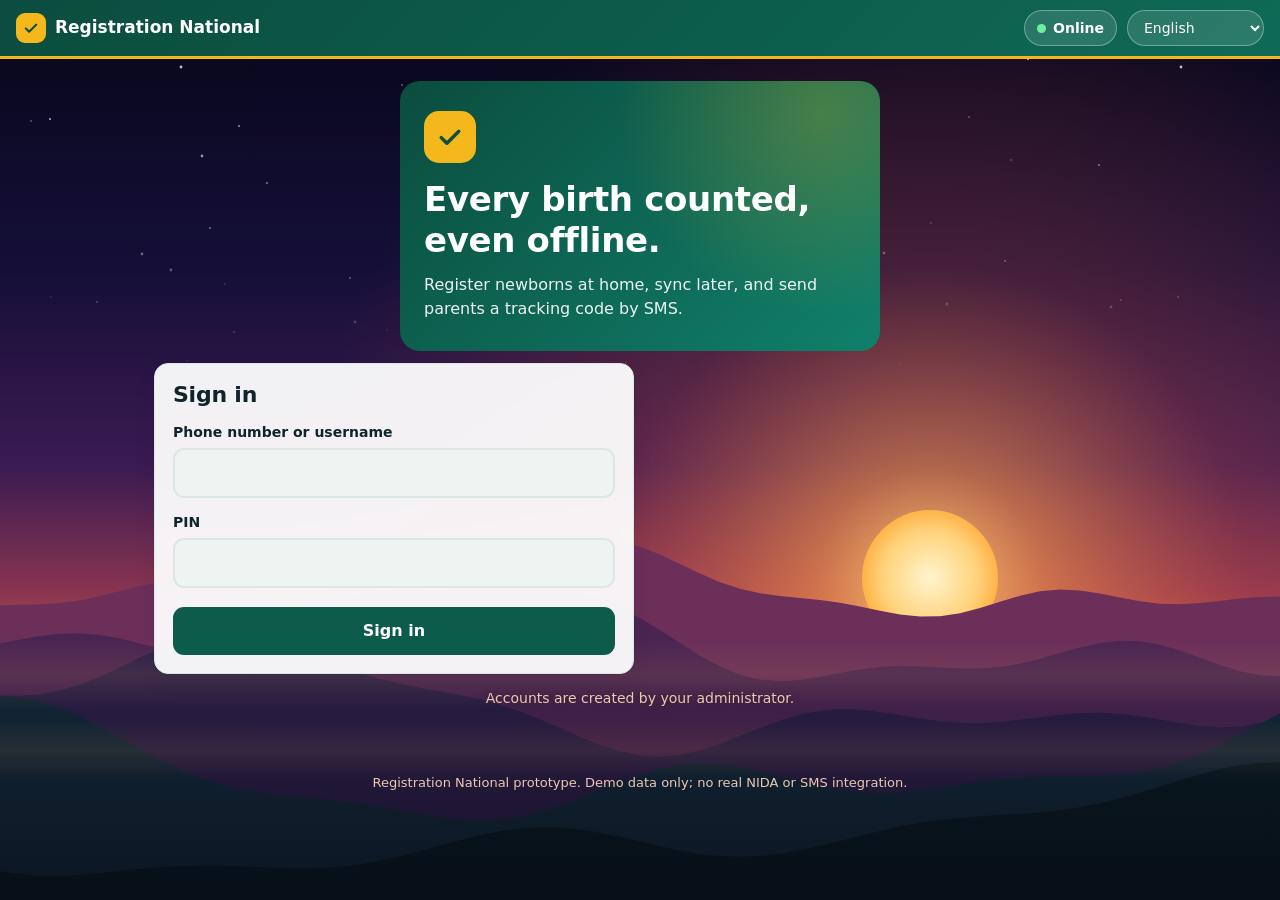
==== index.html @ c641ab11 "Correct cells against the NISR list, Rewrite README with complete setup, approval and reset steps" ====
<!DOCTYPE html>
<html lang="en">
<head>
<meta charset="utf-8">
<meta name="viewport" content="width=device-width,initial-scale=1">
<title>Registration National</title>
<link rel="icon" href="data:image/svg+xml,<svg xmlns='http://www.w3.org/2000/svg' viewBox='0 0 100 100'><text y='.9em' font-size='90'>🍼</text></svg>">
<link rel="stylesheet" href="css/styles.css">
</head>
<body>
<div id="scene" aria-hidden="true">
<svg viewBox="0 0 1440 900" preserveAspectRatio="xMidYMax slice" xmlns="http://www.w3.org/2000/svg" focusable="false">
  <defs>
    <linearGradient id="sky" x1="0" y1="0" x2="0" y2="1">
      <stop offset="0" stop-color="#070618"/><stop offset=".30" stop-color="#150f38"/>
      <stop offset=".52" stop-color="#3b1b52"/><stop offset=".66" stop-color="#8a3550"/>
      <stop offset=".76" stop-color="#d8643a"/><stop offset=".84" stop-color="#f3a444"/>
    </linearGradient>
    <radialGradient id="glow" cx="1010" cy="585" r="640" gradientUnits="userSpaceOnUse">
      <stop offset="0" stop-color="#ffd27a" stop-opacity=".95"/><stop offset=".18" stop-color="#ff9a4a" stop-opacity=".6"/>
      <stop offset=".5" stop-color="#d4503f" stop-opacity=".25"/><stop offset="1" stop-color="#d4503f" stop-opacity="0"/>
    </radialGradient>
    <radialGradient id="sun" cx=".5" cy=".5" r=".5">
      <stop offset="0" stop-color="#fff4cf"/><stop offset=".7" stop-color="#ffd27a"/><stop offset="1" stop-color="#ffb347"/>
    </radialGradient>
    <linearGradient id="mist" x1="0" y1="0" x2="0" y2="1">
      <stop offset="0" stop-color="#ffb27a" stop-opacity="0"/><stop offset=".5" stop-color="#ffb27a" stop-opacity=".12"/><stop offset="1" stop-color="#ffb27a" stop-opacity="0"/>
    </linearGradient>
    <linearGradient id="shade" x1="0" y1="0" x2="0" y2="1">
      <stop offset="0" stop-color="#05040f" stop-opacity="0"/><stop offset="1" stop-color="#05040f" stop-opacity=".55"/>
    </linearGradient>
  </defs>
  <rect width="1440" height="900" fill="url(#sky)"/>
  <g><circle cx="673" cy="85" r="1.4" fill="#fff" opacity="0.72" class="tw" style="animation-delay:-4.1s"/><circle cx="108" cy="45" r="0.7" fill="#fff" opacity="0.8"/><circle cx="758" cy="306" r="0.7" fill="#fff" opacity="0.23"/><circle cx="1049" cy="117" r="0.7" fill="#fff" opacity="0.65" class="tw" style="animation-delay:-0.5s"/><circle cx="898" cy="222" r="0.7" fill="#fff" opacity="0.42"/><circle cx="502" cy="54" r="1.4" fill="#fff" opacity="0.78"/><circle cx="131" cy="297" r="0.7" fill="#fff" opacity="0.25" class="tw" style="animation-delay:-6.0s"/><circle cx="467" cy="330" r="0.7" fill="#fff" opacity="0.18"/><circle cx="1191" cy="307" r="1.4" fill="#fff" opacity="0.23"/><circle cx="111" cy="121" r="0.7" fill="#fff" opacity="0.64" class="tw" style="animation-delay:-3.5s"/><circle cx="282" cy="156" r="1.4" fill="#fff" opacity="0.56"/><circle cx="305" cy="284" r="0.7" fill="#fff" opacity="0.28"/><circle cx="1179" cy="165" r="0.9" fill="#fff" opacity="0.54" class="tw" style="animation-delay:-0.6s"/><circle cx="1201" cy="300" r="0.9" fill="#fff" opacity="0.25"/><circle cx="772" cy="57" r="0.7" fill="#fff" opacity="0.78"/><circle cx="1165" cy="38" r="0.9" fill="#fff" opacity="0.82" class="tw" style="animation-delay:-3.1s"/><circle cx="1403" cy="280" r="1.4" fill="#fff" opacity="0.29"/><circle cx="653" cy="246" r="1.4" fill="#fff" opacity="0.37"/><circle cx="750" cy="161" r="0.9" fill="#fff" opacity="0.55" class="tw" style="animation-delay:-5.0s"/><circle cx="378" cy="365" r="0.9" fill="#fff" opacity="0.15"/><circle cx="177" cy="302" r="1.1" fill="#fff" opacity="0.24"/><circle cx="1085" cy="261" r="1.1" fill="#fff" opacity="0.33" class="tw" style="animation-delay:-4.6s"/><circle cx="929" cy="155" r="0.7" fill="#fff" opacity="0.56"/><circle cx="251" cy="270" r="1.4" fill="#fff" opacity="0.31"/><circle cx="347" cy="183" r="0.9" fill="#fff" opacity="0.5" class="tw" style="animation-delay:-5.9s"/><circle cx="1011" cy="223" r="0.7" fill="#fff" opacity="0.42"/><circle cx="1378" cy="47" r="1.1" fill="#fff" opacity="0.8"/><circle cx="706" cy="363" r="1.1" fill="#fff" opacity="0.15" class="tw" style="animation-delay:-3.8s"/><circle cx="1027" cy="304" r="1.4" fill="#fff" opacity="0.24"/><circle cx="150" cy="55" r="1.1" fill="#fff" opacity="0.78"/><circle cx="980" cy="364" r="0.7" fill="#fff" opacity="0.15" class="tw" style="animation-delay:-0.3s"/><circle cx="644" cy="339" r="1.4" fill="#fff" opacity="0.16"/><circle cx="592" cy="374" r="1.4" fill="#fff" opacity="0.15"/><circle cx="1379" cy="185" r="0.7" fill="#fff" opacity="0.5" class="tw" style="animation-delay:-6.0s"/><circle cx="955" cy="189" r="0.9" fill="#fff" opacity="0.49"/><circle cx="1261" cy="67" r="1.4" fill="#fff" opacity="0.75"/><circle cx="130" cy="119" r="1.1" fill="#fff" opacity="0.64" class="tw" style="animation-delay:-0.8s"/><circle cx="517" cy="211" r="1.4" fill="#fff" opacity="0.44"/><circle cx="1026" cy="49" r="0.9" fill="#fff" opacity="0.79"/><circle cx="929" cy="213" r="1.1" fill="#fff" opacity="0.44" class="tw" style="animation-delay:-5.6s"/><circle cx="290" cy="228" r="1.1" fill="#fff" opacity="0.4"/><circle cx="860" cy="191" r="1.4" fill="#fff" opacity="0.48"/><circle cx="482" cy="85" r="0.7" fill="#fff" opacity="0.72" class="tw" style="animation-delay:-1.1s"/><circle cx="319" cy="126" r="0.9" fill="#fff" opacity="0.63"/><circle cx="34" cy="256" r="0.9" fill="#fff" opacity="0.34"/><circle cx="548" cy="152" r="0.7" fill="#fff" opacity="0.57" class="tw" style="animation-delay:-0.9s"/><circle cx="868" cy="281" r="1.1" fill="#fff" opacity="0.29"/><circle cx="1258" cy="297" r="1.1" fill="#fff" opacity="0.25"/><circle cx="267" cy="361" r="0.7" fill="#fff" opacity="0.15" class="tw" style="animation-delay:-2.9s"/><circle cx="1403" cy="294" r="1.4" fill="#fff" opacity="0.26"/><circle cx="825" cy="212" r="1.4" fill="#fff" opacity="0.44"/><circle cx="222" cy="254" r="1.4" fill="#fff" opacity="0.35" class="tw" style="animation-delay:-0.3s"/><circle cx="400" cy="42" r="0.9" fill="#fff" opacity="0.81"/><circle cx="912" cy="91" r="0.7" fill="#fff" opacity="0.7"/><circle cx="706" cy="315" r="0.7" fill="#fff" opacity="0.22" class="tw" style="animation-delay:-0.6s"/><circle cx="10" cy="298" r="0.9" fill="#fff" opacity="0.25"/><circle cx="1108" cy="59" r="1.1" fill="#fff" opacity="0.77"/><circle cx="1266" cy="21" r="0.7" fill="#fff" opacity="0.85" class="tw" style="animation-delay:-5.5s"/><circle cx="435" cy="322" r="1.4" fill="#fff" opacity="0.2"/><circle cx="314" cy="332" r="1.1" fill="#fff" opacity="0.18"/><circle cx="721" cy="316" r="1.1" fill="#fff" opacity="0.21" class="tw" style="animation-delay:-3.0s"/><circle cx="261" cy="67" r="1.4" fill="#fff" opacity="0.75"/><circle cx="964" cy="253" r="1.4" fill="#fff" opacity="0.35"/><circle cx="648" cy="51" r="0.9" fill="#fff" opacity="0.79" class="tw" style="animation-delay:-0.6s"/><circle cx="711" cy="143" r="1.4" fill="#fff" opacity="0.59"/><circle cx="1427" cy="90" r="0.7" fill="#fff" opacity="0.7"/><circle cx="430" cy="278" r="1.1" fill="#fff" opacity="0.3" class="tw" style="animation-delay:-0.9s"/><circle cx="1423" cy="286" r="0.7" fill="#fff" opacity="0.28"/><circle cx="1091" cy="160" r="0.7" fill="#fff" opacity="0.55"/><circle cx="544" cy="273" r="1.1" fill="#fff" opacity="0.31" class="tw" style="animation-delay:-5.8s"/></g>
  <rect width="1440" height="900" fill="url(#glow)" class="pulse"/>
  <g class="sun"><circle cx="1010" cy="578" r="68" fill="url(#sun)"/></g>
  <path d="M-40,625.7 L-20,623.8 L0,619.8 L20,614.9 L40,610.4 L60,607.2 L80,605.5 L100,604.8 L120,604.3 L140,603.0 L160,600.3 L180,596.1 L200,590.9 L220,585.9 L240,582.1 L260,580.5 L280,581.6 L300,584.9 L320,589.4 L340,593.8 L360,596.7 L380,597.0 L400,594.6 L420,589.8 L440,583.7 L460,577.4 L480,572.2 L500,568.4 L520,566.1 L540,564.7 L560,563.1 L580,560.6 L600,556.8 L620,551.8 L640,546.7 L660,542.5 L680,540.6 L700,542.0 L720,546.8 L740,554.4 L760,563.9 L780,573.6 L800,582.2 L820,588.8 L840,593.2 L860,596.0 L880,597.9 L900,599.9 L920,602.7 L940,606.5 L960,610.8 L980,614.5 L1000,616.6 L1020,616.2 L1040,613.2 L1060,608.0 L1080,601.7 L1100,595.7 L1120,591.3 L1140,589.5 L1160,590.4 L1180,593.4 L1200,597.5 L1220,601.3 L1240,603.7 L1260,604.3 L1280,603.1 L1300,600.9 L1320,598.5 L1340,596.9 L1360,596.5 L1380,597.2 L1400,598.1 L1420,598.2 L1440,596.4 L1460,591.8 L1480,584.6 L1500,920 L-40,920 Z" fill="#6b2f5a"/>
  <path d="M-40,645.7 L-20,646.4 L0,647.6 L20,648.4 L40,648.0 L60,646.2 L80,643.2 L100,639.6 L120,636.1 L140,633.8 L160,633.4 L180,635.0 L200,638.6 L220,643.5 L240,648.5 L260,652.5 L280,654.3 L300,653.2 L320,648.8 L340,641.5 L360,632.0 L380,621.5 L400,611.4 L420,602.7 L440,596.4 L460,592.6 L480,591.3 L500,591.8 L520,593.2 L540,594.7 L560,595.5 L580,595.6 L600,594.9 L620,594.2 L640,594.3 L660,596.1 L680,600.5 L700,607.8 L720,617.9 L740,630.0 L760,643.0 L780,655.7 L800,666.6 L820,674.8 L840,679.6 L860,681.2 L880,679.9 L900,676.8 L920,672.9 L940,669.4 L960,667.0 L980,666.1 L1000,666.4 L1020,667.5 L1040,668.5 L1060,668.6 L1080,667.1 L1100,663.7 L1120,658.8 L1140,653.1 L1160,647.4 L1180,643.0 L1200,640.8 L1220,641.3 L1240,644.7 L1260,650.5 L1280,657.7 L1300,665.1 L1320,671.3 L1340,675.2 L1360,676.2 L1380,674.1 L1400,669.4 L1420,662.8 L1440,655.3 L1460,648.1 L1480,641.9 L1500,920 L-40,920 Z" fill="#4a2552"/>
  <path d="M-40,693.7 L-20,691.6 L0,690.7 L20,691.1 L40,692.4 L60,694.1 L80,695.5 L100,695.7 L120,694.2 L140,690.5 L160,684.6 L180,676.7 L200,667.4 L220,657.6 L240,648.3 L260,640.5 L280,635.0 L300,632.4 L320,632.9 L340,636.2 L360,642.0 L380,649.3 L400,657.4 L420,665.4 L440,672.7 L460,678.8 L480,683.8 L500,687.8 L520,691.4 L540,695.0 L560,699.3 L580,704.7 L600,711.4 L620,719.4 L640,728.1 L660,736.8 L680,744.9 L700,751.3 L720,755.4 L740,756.7 L760,755.0 L780,750.5 L800,744.0 L820,736.1 L840,728.0 L860,720.5 L880,714.6 L900,710.8 L920,709.2 L940,709.8 L960,712.0 L980,715.1 L1000,718.4 L1020,721.2 L1040,722.8 L1060,723.1 L1080,722.0 L1100,719.8 L1120,717.2 L1140,714.8 L1160,713.1 L1180,712.7 L1200,713.8 L1220,716.2 L1240,719.5 L1260,723.0 L1280,725.9 L1300,727.3 L1320,726.5 L1340,722.9 L1360,716.6 L1380,707.7 L1400,696.9 L1420,685.1 L1440,673.2 L1460,662.3 L1480,653.2 L1500,920 L-40,920 Z" fill="#2c2048"/>
  <path d="M-40,725.0 L-20,719.1 L0,712.8 L20,706.7 L40,701.6 L60,698.0 L80,696.6 L100,697.8 L120,701.6 L140,707.9 L160,716.5 L180,726.7 L200,737.8 L220,749.1 L240,759.9 L260,769.6 L280,777.7 L300,784.2 L320,789.1 L340,792.5 L360,795.0 L380,796.9 L400,798.8 L420,801.0 L440,803.7 L460,806.9 L480,810.5 L500,814.2 L520,817.4 L540,819.7 L560,820.6 L580,819.6 L600,816.7 L620,811.9 L640,805.4 L660,797.7 L680,789.5 L700,781.4 L720,774.3 L740,768.7 L760,765.0 L780,763.6 L800,764.4 L820,767.1 L840,771.3 L860,776.3 L880,781.5 L900,786.2 L920,789.9 L940,792.2 L960,792.9 L980,792.2 L1000,790.2 L1020,787.5 L1040,784.4 L1060,781.5 L1080,779.1 L1100,777.4 L1120,776.5 L1140,776.1 L1160,776.0 L1180,775.6 L1200,774.5 L1220,772.1 L1240,768.1 L1260,762.2 L1280,754.5 L1300,745.2 L1320,734.8 L1340,724.1 L1360,713.6 L1380,704.3 L1400,696.7 L1420,691.4 L1440,688.7 L1460,688.7 L1480,691.1 L1500,920 L-40,920 Z" fill="#142a3a"/>
  <path d="M-40,823.8 L-20,833.4 L0,842.9 L20,851.8 L40,859.8 L60,866.3 L80,871.2 L100,874.3 L120,875.9 L140,875.9 L160,874.9 L180,873.1 L200,870.9 L220,868.8 L240,867.1 L260,865.9 L280,865.5 L300,865.6 L320,866.3 L340,867.1 L360,867.9 L380,868.3 L400,868.0 L420,866.7 L440,864.3 L460,860.8 L480,856.3 L500,851.1 L520,845.6 L540,840.2 L560,835.2 L580,831.2 L600,828.5 L620,827.3 L640,827.6 L660,829.5 L680,832.7 L700,836.8 L720,841.5 L740,846.2 L760,850.5 L780,853.9 L800,856.1 L820,856.8 L840,856.0 L860,853.7 L880,850.3 L900,845.8 L920,840.9 L940,835.8 L960,830.9 L980,826.5 L1000,822.8 L1020,820.0 L1040,817.9 L1060,816.3 L1080,815.1 L1100,813.9 L1120,812.4 L1140,810.3 L1160,807.3 L1180,803.3 L1200,798.4 L1220,792.7 L1240,786.5 L1260,780.2 L1280,774.2 L1300,769.0 L1320,765.1 L1340,762.8 L1360,762.3 L1380,763.7 L1400,767.1 L1420,772.2 L1440,778.6 L1460,785.9 L1480,793.7 L1500,920 L-40,920 Z" fill="#0a1c22"/>
  <g class="mist"><rect x="-200" y="640" width="1840" height="70" fill="url(#mist)"/></g>
  <g class="mist m2"><rect x="-200" y="720" width="1840" height="60" fill="url(#mist)"/></g>
  <rect y="640" width="1440" height="260" fill="url(#shade)"/>
</svg></div>
<header id="bar"></header>
<main id="app"></main>
<footer>Registration National prototype. Demo data only; no real NIDA or SMS integration.</footer>
<div id="toast" role="status" aria-live="polite"></div>
<script src="js/geo.js"></script>
<script src="js/core.js"></script>
<script src="js/chw.js"></script>
<script src="js/portal.js"></script>
<script src="js/app.js"></script>
</body>
</html>
---- css/styles.css ----
:root {
  --bg: #edf4f1;
  --card: #fff;
  --fg: #10242b;
  --mut: #587078;
  --pri: #0d5c4b;
  --pri-d: #094536;
  --on: #fff;
  --acc: #f4b81c;
  --bd: #dce7e3;
  --bad: #b3261e;
  --ok: #17803d;
  --warn: #9a6a00;
  --sh: 0 1px 2px #10242b12,0 8px 22px #10242b0f;
}
@media(prefers-color-scheme:dark) {
  :root {
    --bg: #0b1517;
    --card: #13242a;
    --fg: #e8f1ef;
    --mut: #92a9ac;
    --pri: #2fa98d;
    --pri-d: #4cc2a6;
    --on: #06241d;
    --bd: #233a40;
    --bad: #ff8f86;
    --ok: #63d78f;
    --warn: #f4b81c;
    --sh: none;
  }
}
* {
  box-sizing: border-box;
}
html {
  scroll-behavior: smooth;
}
body {
  margin: 0;
  font: 16px/1.5 "Segoe UI",system-ui,-apple-system,Roboto,sans-serif;
  background: var(--bg);
  color: var(--fg);
}
h1,h2,h3,h4 {
  margin: 0;
  line-height: 1.2;
  letter-spacing: -.01em;
}
h2 {
  font-size: 22px;
}
h3 {
  font-size: 19px;
}
h4 {
  font-size: 15px;
}
#bar {
  display: flex;
  gap: 10px;
  align-items: center;
  padding: 10px 16px;
  background: linear-gradient(135deg,#0b4d3e,#0e6a56);
  color: #fff;
  position: sticky;
  top: 0;
  z-index: 5;
  flex-wrap: wrap;
  border-bottom: 3px solid var(--acc);
}
.brand {
  display: flex;
  align-items: center;
  gap: 9px;
  font-size: 17px;
  font-weight: 700;
}
.logo {
  display: inline-grid;
  place-items: center;
  width: 30px;
  height: 30px;
  border-radius: 9px;
  background: var(--acc);
  color: #0b4d3e;
}
.logo.big {
  width: 52px;
  height: 52px;
  border-radius: 15px;
  margin-bottom: 16px;
}
.sp {
  flex: 1;
}
#bar select,#bar .pill {
  background: #ffffff1f;
  color: #fff;
  border: 1px solid #ffffff55;
  border-radius: 999px;
  padding: 6px 12px;
  min-height: 36px;
  width: auto;
  font-size: 14px;
}
#bar select option {
  color: #000;
}
.pill:before {
  content: "";
  display: inline-block;
  width: 9px;
  height: 9px;
  border-radius: 50%;
  margin-right: 7px;
  background: #6ff0a0;
}
.pill.off:before {
  background: var(--acc);
}
main {
  max-width: 1000px;
  margin: 0 auto;
  padding: 16px 14px 40px;
}
.phone {
  max-width: 480px;
  margin-left: auto;
  margin-right: auto;
}
.card {
  background: var(--card);
  border: 1px solid var(--bd);
  border-radius: 14px;
  padding: 18px;
  margin: 12px 0;
  box-shadow: var(--sh);
}
.card>button {
  margin-top: 14px;
}
label {
  display: block;
  margin: 14px 0 5px;
  font-size: 14px;
  font-weight: 600;
}
input,select,textarea {
  width: 100%;
  min-height: 48px;
  padding: 11px 13px;
  border: 2px solid var(--bd);
  border-radius: 11px;
  background: var(--bg);
  color: var(--fg);
  font: inherit;
}
input:focus,select:focus,textarea:focus,button:focus-visible {
  outline: none;
  border-color: var(--pri);
  box-shadow: 0 0 0 4px #f4b81c66;
}
button {
  min-height: 48px;
  background: var(--pri);
  color: var(--on);
  border: 0;
  border-radius: 11px;
  padding: 10px 18px;
  font: inherit;
  font-weight: 600;
  cursor: pointer;
  transition: transform .08s,background .15s;
}
button:hover {
  background: var(--pri-d);
}
button:active {
  transform: scale(.98);
}
button.ghost {
  background: transparent;
  color: var(--pri);
  border: 2px solid var(--pri);
}
button.ghost:hover {
  background: #0d5c4b14;
}
button.ghost.light {
  color: #fff;
  border-color: #ffffff88;
  min-height: 36px;
  padding: 4px 14px;
  border-radius: 999px;
}
button.text {
  background: none;
  color: var(--mut);
  min-height: 36px;
  padding: 4px 8px;
}
button.bad {
  background: var(--bad);
  color: #fff;
}
button.cta {
  width: 100%;
  font-size: 17px;
  min-height: 56px;
  background: var(--acc);
  color: #0b2a22;
  box-shadow: var(--sh);
}
button.cta:hover {
  background: #ffc93a;
}
.row {
  display: flex;
  flex-wrap: wrap;
  align-items: center;
  gap: 8px;
  margin-top: 10px;
}
.between {
  justify-content: space-between;
}
.muted {
  color: var(--mut);
  font-size: 14px;
}
.err {
  color: var(--bad);
  font-size: 14px;
  margin-top: 5px;
  font-weight: 600;
}
.hint {
  color: var(--mut);
  font-size: 13px;
  margin-top: 4px;
}
.chip {
  display: inline-block;
  padding: 3px 11px;
  border-radius: 999px;
  background: #0d5c4b18;
  color: var(--pri);
  font-size: 13px;
  font-weight: 600;
}
.chip.big {
  background: #d3f2dd;
  color: #0e5a29;
  font-size: 15px;
  margin-top: 8px;
}
.greet {
  display: flex;
  justify-content: space-between;
  align-items: flex-end;
  gap: 10px;
  flex-wrap: wrap;
  margin: 6px 0 4px;
}
.banner {
  background: #fff3cf;
  color: #5b4300;
  border: 1px solid #f1d27a;
  border-radius: 11px;
  padding: 11px 14px;
  margin: 10px 0;
  font-size: 14px;
}
.hero {
  background: radial-gradient(circle at 88% 12%,#f4b81c40,transparent 42%),linear-gradient(135deg,#0b4d3e,#10806a);
  color: #fff;
  border-radius: 20px;
  padding: 30px 24px;
  margin: 6px auto 8px;
  max-width: 480px;
}
.hero h1 {
  font-size: clamp(26px,6vw,34px);
  max-width: 14em;
}
.hero p {
  margin: 12px 0 0;
  opacity: .92;
  max-width: 30em;
}
.demos {
  display: grid;
  grid-template-columns: 1fr 1fr;
  gap: 10px;
  margin-top: 12px;
}
button.demo {
  background: var(--bg);
  color: var(--fg);
  border: 2px solid var(--bd);
  text-align: left;
  display: flex;
  flex-direction: column;
  align-items: flex-start;
  padding: 10px 12px;
}
button.demo:hover {
  border-color: var(--pri);
  background: var(--bg);
}
button.demo span {
  font-weight: 400;
  font-size: 13px;
  color: var(--mut);
}
.tabs {
  display: inline-flex;
  gap: 4px;
  background: var(--card);
  border: 1px solid var(--bd);
  border-radius: 999px;
  padding: 4px;
  margin: 12px 0 4px;
  flex-wrap: wrap;
}
.tabs button {
  min-height: 38px;
  background: transparent;
  color: var(--fg);
  padding: 6px 16px;
  border-radius: 999px;
}
.tabs button.on {
  background: var(--pri);
  color: var(--on);
}
.tiles {
  display: grid;
  grid-template-columns: repeat(auto-fit,minmax(96px,1fr));
  gap: 10px;
  margin: 12px 0;
}
.tile {
  background: var(--card);
  border: 1px solid var(--bd);
  border-radius: 13px;
  padding: 12px 14px;
  box-shadow: var(--sh);
}
.tile b {
  display: block;
  font-size: 28px;
  line-height: 1.1;
}
.tile span {
  font-size: 13px;
  color: var(--mut);
}
.tile.warn b {
  color: var(--warn);
}
.tile.ok b {
  color: var(--ok);
}
.tile.bad b {
  color: var(--bad);
}
.rec {
  background: var(--card);
  border: 1px solid var(--bd);
  border-left: 6px solid var(--bd);
  border-radius: 13px;
  padding: 14px 16px;
  margin: 10px 0;
  box-shadow: var(--sh);
}
.rec[data-s=Queued] {
  border-left-color: var(--acc);
}
.rec[data-s=Synced] {
  border-left-color: #2f7fd0;
}
.rec[data-s=Approved] {
  border-left-color: var(--ok);
}
.rec[data-s=Flagged] {
  border-left-color: var(--bad);
}
.empty {
  text-align: center;
  padding: 30px 10px;
  color: var(--mut);
}
.badge {
  padding: 3px 11px;
  border-radius: 999px;
  font-size: 13px;
  font-weight: 700;
  white-space: nowrap;
}
.Draft {
  background: #e3e7ea;
  color: #33414a;
}
.Queued {
  background: #fff0c2;
  color: #6b4e00;
}
.Synced {
  background: #d6e9ff;
  color: #0b3d73;
}
.Approved {
  background: #d3f2dd;
  color: #0e5a29;
}
.Flagged {
  background: #ffd9d6;
  color: #8a1c14;
}
.steps {
  display: flex;
  gap: 5px;
  margin: 10px 0 14px;
}
.steps i {
  flex: 1;
  height: 6px;
  border-radius: 3px;
  background: var(--bd);
}
.steps i.done {
  background: var(--pri);
}
.steps i.cur {
  background: var(--acc);
}
.seg {
  display: flex;
  gap: 8px;
}
.seg button {
  flex: 1;
  background: var(--bg);
  color: var(--fg);
  border: 2px solid var(--bd);
}
.seg button.on {
  background: var(--pri);
  color: var(--on);
  border-color: var(--pri);
}
.actions {
  position: sticky;
  bottom: 0;
  display: flex;
  gap: 8px;
  padding: 14px 0 10px;
  background: linear-gradient(transparent,var(--bg) 28%);
}
.actions button {
  flex: 1;
  margin: 0;
}
.actions button.go {
  flex: 2;
}
.sec {
  padding: 10px 0;
  border-bottom: 1px solid var(--bd);
}
.sec:last-of-type {
  border: 0;
}
dl {
  display: grid;
  grid-template-columns: auto 1fr;
  gap: 3px 14px;
  margin: 6px 0 0;
}
dt {
  color: var(--mut);
  font-size: 14px;
}
dd {
  margin: 0;
  font-weight: 600;
  word-break: break-word;
}
.meter {
  height: 7px;
  background: var(--bd);
  border-radius: 4px;
  width: 96px;
  margin-bottom: 3px;
}
.meter i {
  display: block;
  height: 100%;
  background: var(--ok);
  border-radius: 4px;
}
.scroll {
  overflow-x: auto;
}
table {
  width: 100%;
  border-collapse: collapse;
}
th,td {
  padding: 11px 10px;
  border-bottom: 1px solid var(--bd);
  text-align: left;
  vertical-align: top;
}
th {
  font-size: 13px;
  color: var(--mut);
  font-weight: 600;
}
tr:hover td {
  background: #0d5c4b0b;
}
td button {
  min-height: 36px;
  padding: 4px 12px;
  margin: 0;
}
td input,td select {
  min-height: 38px;
  padding: 6px 8px;
}
.filters {
  display: grid;
  grid-template-columns: repeat(auto-fit,minmax(150px,1fr));
  gap: 12px;
}
.thumb {
  max-width: 100%;
  max-height: 200px;
  margin-top: 10px;
  border-radius: 10px;
}
.modal {
  position: fixed;
  inset: 0;
  background: #06141199;
  display: flex;
  align-items: center;
  justify-content: center;
  padding: 14px;
  z-index: 20;
}
.modal .card {
  max-width: 540px;
  width: 100%;
  max-height: 92vh;
  overflow: auto;
  margin: 0;
}
#toast {
  position: fixed;
  left: 50%;
  bottom: 24px;
  transform: translate(-50%,30px);
  background: #10242b;
  color: #fff;
  padding: 12px 18px;
  border-radius: 12px;
  opacity: 0;
  transition: .25s;
  z-index: 30;
  max-width: 90%;
  box-shadow: 0 8px 24px #0006;
  border-left: 5px solid var(--acc);
}
#toast.show {
  opacity: 1;
  transform: translate(-50%,0);
}
footer {
  text-align: center;
  color: var(--mut);
  font-size: 13px;
  padding: 10px 20px 30px;
}
@media(prefers-reduced-motion:reduce) {
  * {
    transition: none!important;
  }
}

/* ---------- Backgrounds, dashboard and tints ---------- */
:root {
  --t1: #0d5c4b2e;
  --t2: #f4b81c33;
}
body[data-role="registrar"] { --t1: #0f6e8c2e; }
body[data-role="admin"] { --t1: #0b4d3e40; --t2: #f4b81c40; }
@media (prefers-color-scheme: dark) {
  :root { --t1: #2fa98d22; --t2: #f4b81c18; }
}
body {
  min-height: 100vh;
  background-color: var(--bg);
  background-image: radial-gradient(900px 440px at 100% -60px, var(--t2), transparent 62%), radial-gradient(820px 540px at -10% 0, var(--t1), transparent 62%);
  background-repeat: no-repeat;
}
.center { text-align: center; }
.tile.warn { background: #fff5d6; border-color: #f1d27a; }
.tile.ok { background: #e1f5e8; border-color: #b5e2c4; }
.tile.bad { background: #ffe6e3; border-color: #f3bbb5; }
@media (prefers-color-scheme: dark) {
  .tile.warn { background: #2e2a14; border-color: #5a4d17; }
  .tile.ok { background: #14301f; border-color: #1f5236; }
  .tile.bad { background: #36191a; border-color: #6a2a2b; }
}
.card > h4 { margin-bottom: 10px; }
.grid2 { display: grid; grid-template-columns: repeat(auto-fit, minmax(300px, 1fr)); gap: 12px; }
.grid2 > .card { margin: 0; }
.bars { display: flex; gap: 8px; height: 170px; }
.bcol { flex: 1; display: flex; flex-direction: column; align-items: center; gap: 4px; }
.bcol b { font-size: 13px; }
.bcol small { font-size: 12px; color: var(--mut); }
.bw { flex: 1; width: 100%; display: flex; align-items: flex-end; }
.bw i { display: block; width: 100%; min-height: 3px; border-radius: 6px 6px 2px 2px; background: linear-gradient(180deg, var(--acc), var(--pri)); }
.stack { display: flex; height: 16px; border-radius: 8px; overflow: hidden; background: var(--bd); }
.stack i { display: block; height: 100%; }
.legend { display: flex; flex-wrap: wrap; gap: 6px 14px; margin-top: 10px; font-size: 13px; color: var(--mut); }
.lg i { display: inline-block; width: 10px; height: 10px; border-radius: 3px; margin-right: 6px; }
.lrow { display: grid; grid-template-columns: 1fr 110px auto; gap: 10px; align-items: center; padding: 8px 0; border-bottom: 1px solid var(--bd); }
.lrow:last-child { border: 0; }
.meter.wide { width: 100%; margin: 0; }
.start { background: #fff8e1; border-color: #f1d27a; }
.start ol { margin: 6px 0 0; padding-left: 20px; }
@media (prefers-color-scheme: dark) { .start { background: #2e2a14; border-color: #5a4d17; } }

/* ---------- Dark sunrise over the hills (fixed background scene) ---------- */
:root { --ink: #fbeedd; --ink-mut: #e9c9b0; }
body {
  background-color: #0a0820;
  background-image: none;
}
#scene {
  position: fixed;
  inset: 0;
  z-index: 0;
  pointer-events: none;
  background: #0a0820;
}
#scene svg { width: 100%; height: 100%; display: block; }
#bar, main, footer { position: relative; z-index: 1; }
#bar { position: sticky; z-index: 5; }
/* Text that sits directly on the scene (not inside a card) */
.greet, .greet h2, .greet .muted, main > p, main > h3, main > .muted, footer { color: var(--ink); }
.greet .muted, main > p.muted, main > h3 .muted, footer { color: var(--ink-mut); }
.greet, main > h3, main > p { text-shadow: 0 1px 10px #0008; }
.greet .chip { background: #ffffff26; color: #ffe9c7; text-shadow: none; }
button.text { color: var(--ink); }
main > p > button.ghost { background: #0a082066; color: var(--ink); border-color: #ffffff44; }
.card { background: color-mix(in srgb, var(--card) 94%, transparent); backdrop-filter: blur(6px); -webkit-backdrop-filter: blur(6px); }
.tabs { background: color-mix(in srgb, var(--card) 92%, transparent); }
@media (prefers-color-scheme: dark) {
  .card { background: color-mix(in srgb, var(--card) 88%, transparent); }
}
/* Motion: the sun lifts once, the glow breathes, mist drifts, a few stars twinkle */
.sun { animation: sunrise 7s cubic-bezier(.2,.7,.2,1) both; }
.pulse { animation: breathe 9s ease-in-out infinite; }
.mist { animation: drift 38s ease-in-out infinite alternate; }
.mist.m2 { animation-duration: 52s; animation-direction: alternate-reverse; }
.tw { animation: twinkle 4.5s ease-in-out infinite; }
@keyframes sunrise { from { transform: translateY(95px); opacity: .6; } to { transform: none; opacity: 1; } }
@keyframes breathe { 0%,100% { opacity: .85; } 50% { opacity: 1; } }
@keyframes drift { from { transform: translateX(-60px); } to { transform: translateX(60px); } }
@keyframes twinkle { 0%,100% { opacity: .2; } 50% { opacity: 1; } }
@media (prefers-reduced-motion: reduce) {
  .sun, .pulse, .mist, .tw { animation: none !important; }
}
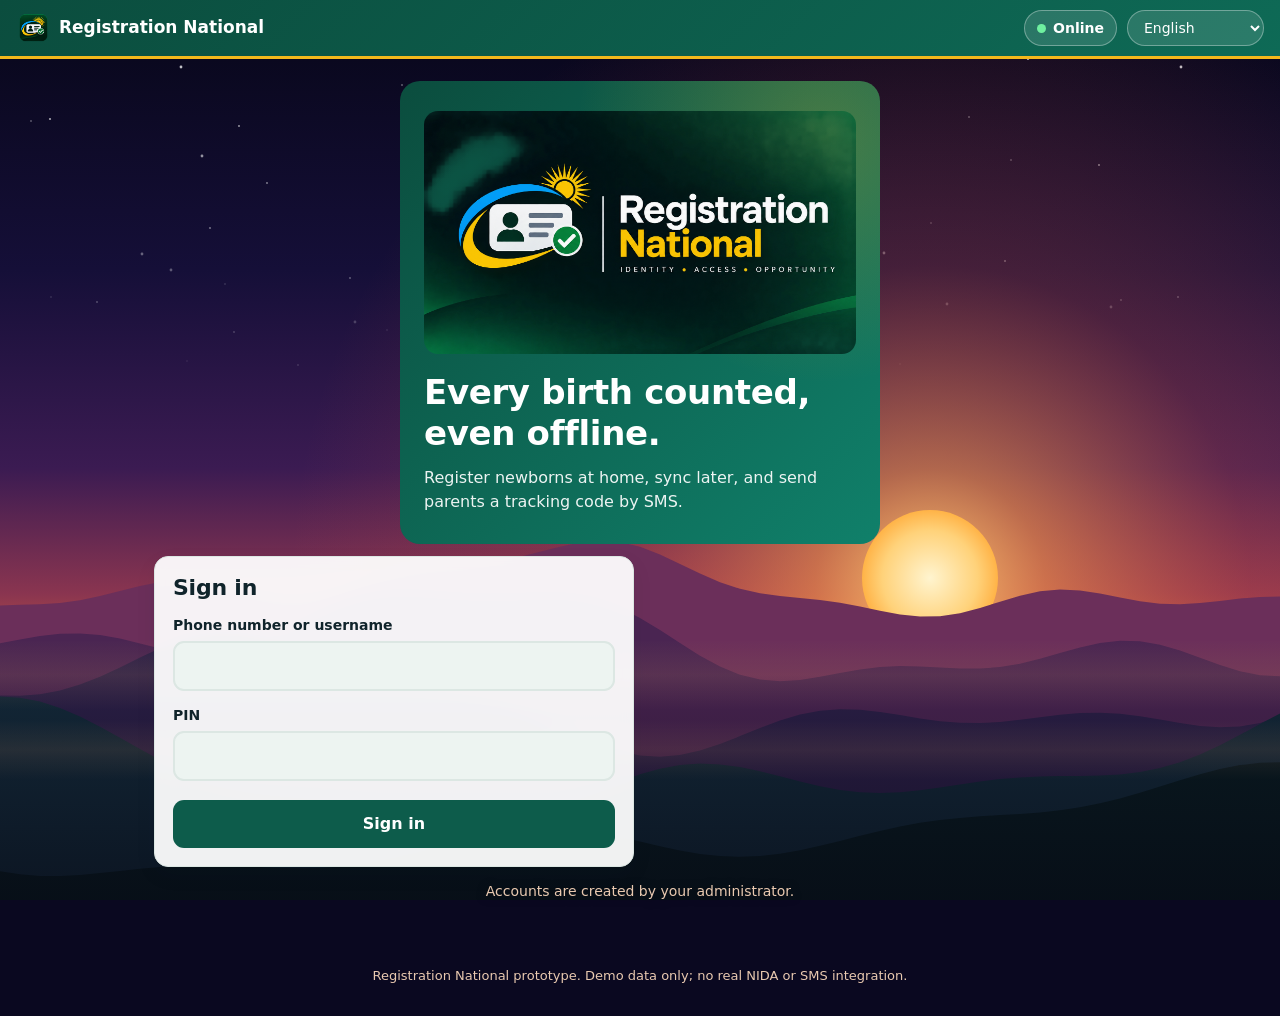
==== commit 031b7afd: "Add app logo and tab icon" ====
--- a/index.html
+++ b/index.html
@@ -4,7 +4,7 @@
 <meta charset="utf-8">
 <meta name="viewport" content="width=device-width,initial-scale=1">
 <title>Registration National</title>
-<link rel="icon" href="data:image/svg+xml,<svg xmlns='http://www.w3.org/2000/svg' viewBox='0 0 100 100'><text y='.9em' font-size='90'>🍼</text></svg>">
+<link rel="icon" type="image/png" href="img/Registration_Verification_Icon.png">
 <link rel="stylesheet" href="css/styles.css">
 </head>
 <body>
--- a/css/styles.css
+++ b/css/styles.css
@@ -650,6 +650,8 @@
 }
 #scene svg { width: 100%; height: 100%; display: block; }
 #bar, main, footer { position: relative; z-index: 1; }
+/* main sits above the footer so record pop-ups are never covered by the footer text */
+main { z-index: 2; }
 #bar { position: sticky; z-index: 5; }
 /* Text that sits directly on the scene (not inside a card) */
 .greet, .greet h2, .greet .muted, main > p, main > h3, main > .muted, footer { color: var(--ink); }
@@ -676,3 +678,36 @@
 @media (prefers-reduced-motion: reduce) {
   .sun, .pulse, .mist, .tw { animation: none !important; }
 }
+
+/* Wider layout for the registrar and admin portals (CHW view stays phone-sized) */
+body[data-role="admin"] main,
+body[data-role="registrar"] main {
+  max-width: 1440px;
+}
+td select { min-width: 10.5em; }
+td input { min-width: 9em; }
+td:last-child { white-space: nowrap; }
+td:last-child button + button { margin-left: 6px; }
+
+/* Phones: each table row becomes a card, with the column name shown next to each value */
+@media (max-width: 760px) {
+  main { padding: 12px 10px 32px; }
+  .scroll { overflow-x: visible; }
+  .scroll table, .scroll tbody, .scroll tr, .scroll td { display: block; width: 100%; }
+  .scroll tr.thead { display: none; }
+  .scroll tr { border: 1px solid var(--bd); border-radius: 12px; padding: 6px 12px; margin-bottom: 10px; }
+  .scroll tr:hover td { background: none; }
+  .scroll td { border: 0; padding: 7px 0; display: flex; flex-wrap: wrap; align-items: center; gap: 4px 10px; white-space: normal; overflow-wrap: anywhere; }
+  .scroll td[data-label]::before { content: attr(data-label); flex: 0 0 7.5em; font-size: 13px; font-weight: 600; color: var(--mut); }
+  .scroll td:empty, .scroll td[colspan]:empty { display: none; }
+  .scroll td select, .scroll td input { flex: 1 1 10em; min-width: 0; width: auto; }
+  .scroll td:last-child button { flex: 1; }
+  .scroll td:last-child button + button { margin-left: 0; }
+  .tabs { overflow-x: auto; flex-wrap: nowrap; max-width: 100%; }
+  .tabs button { flex: 0 0 auto; }
+  .modal { padding: 8px; }
+  .modal .card { max-height: 94vh; }
+}
+
+img.logo { display: inline-block; width: 34px; height: 34px; padding: 0; background: none; border-radius: 8px; object-fit: cover; }
+.hero-logo { display: block; width: 100%; max-width: 440px; height: auto; border-radius: 14px; margin-bottom: 18px; }
